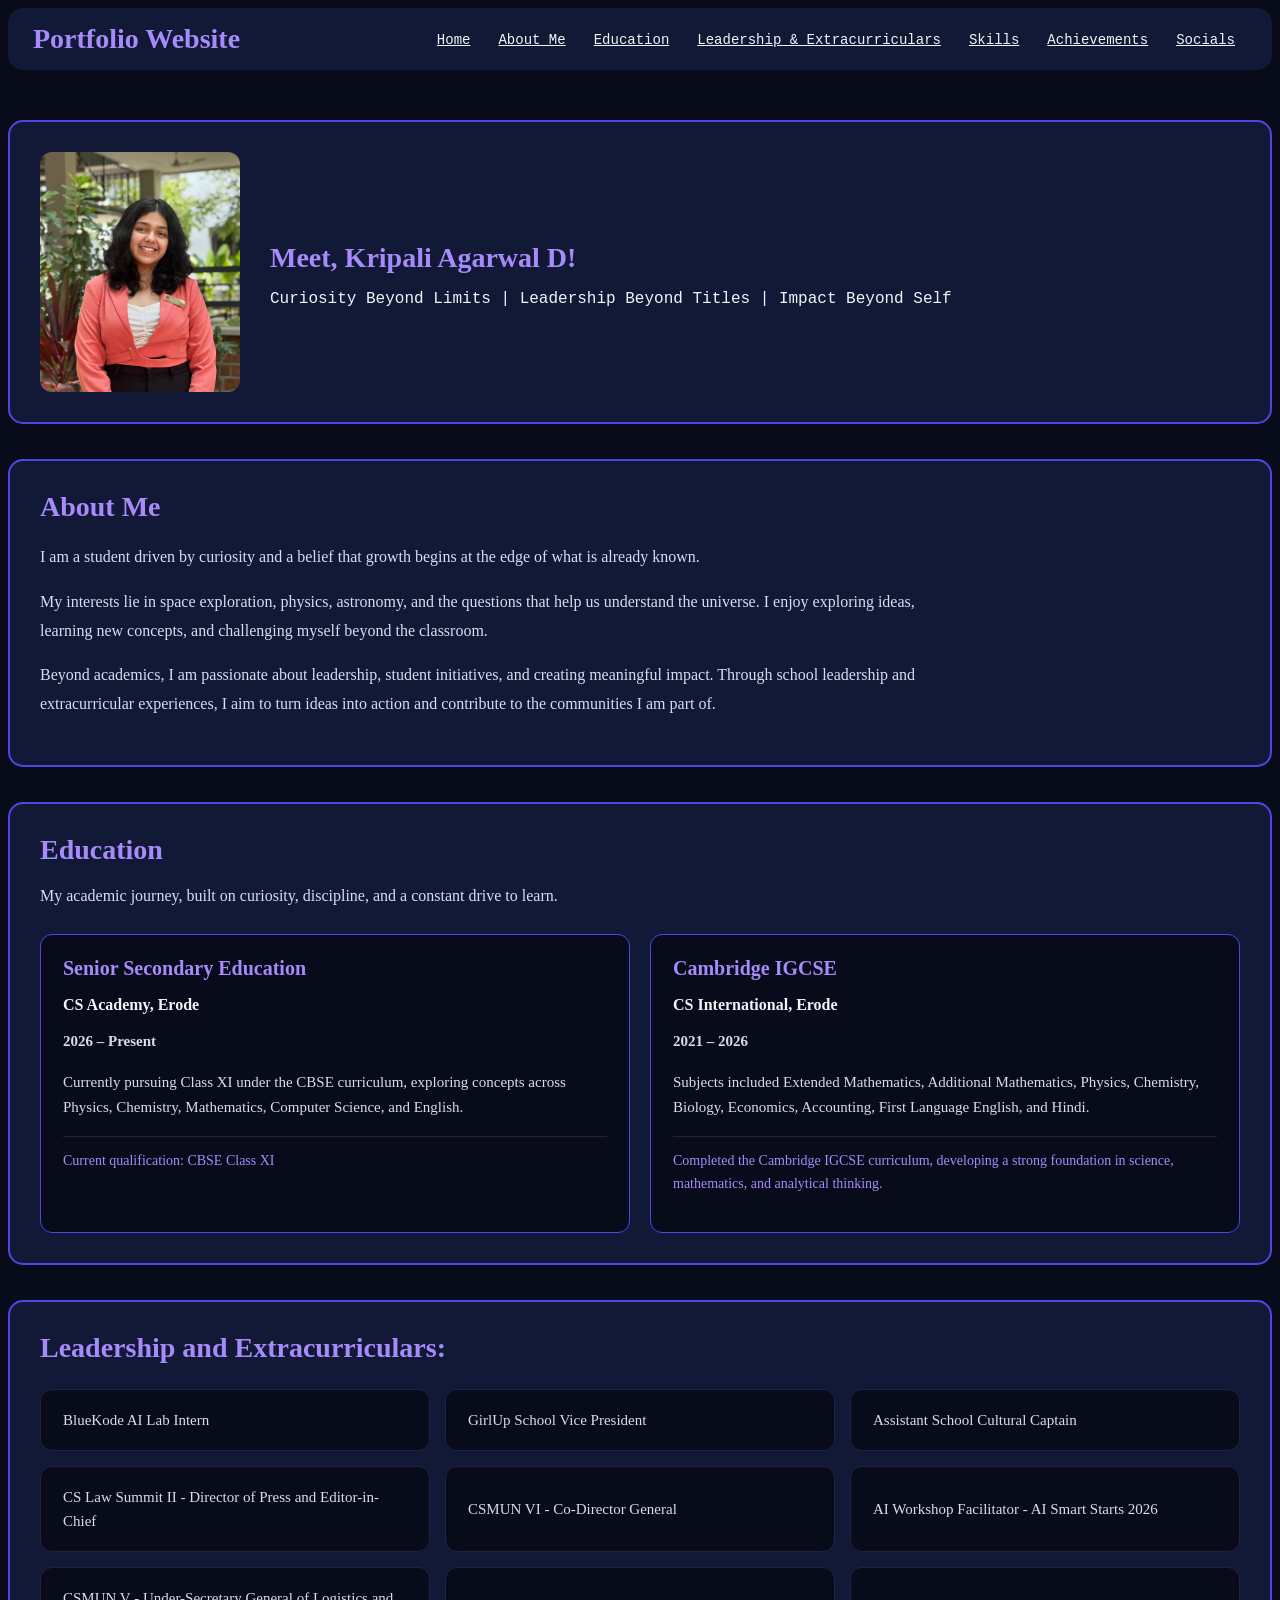
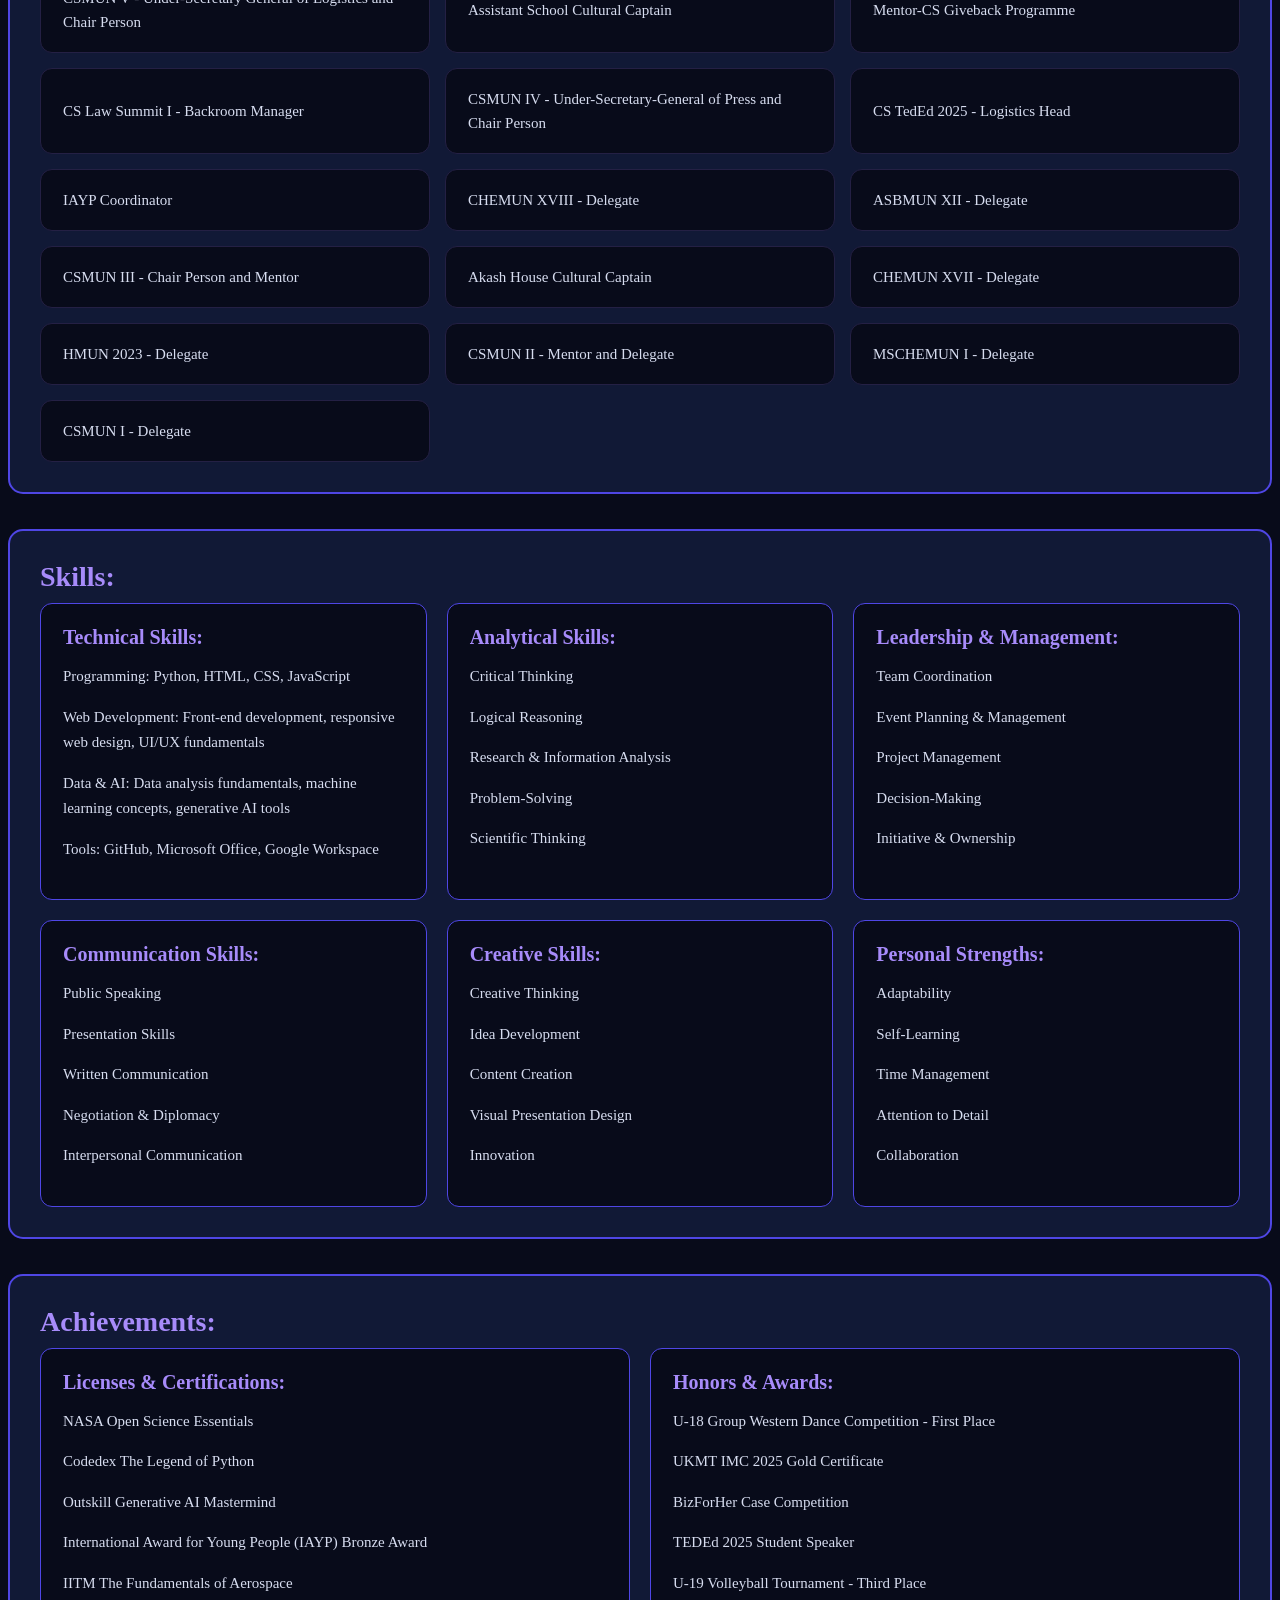
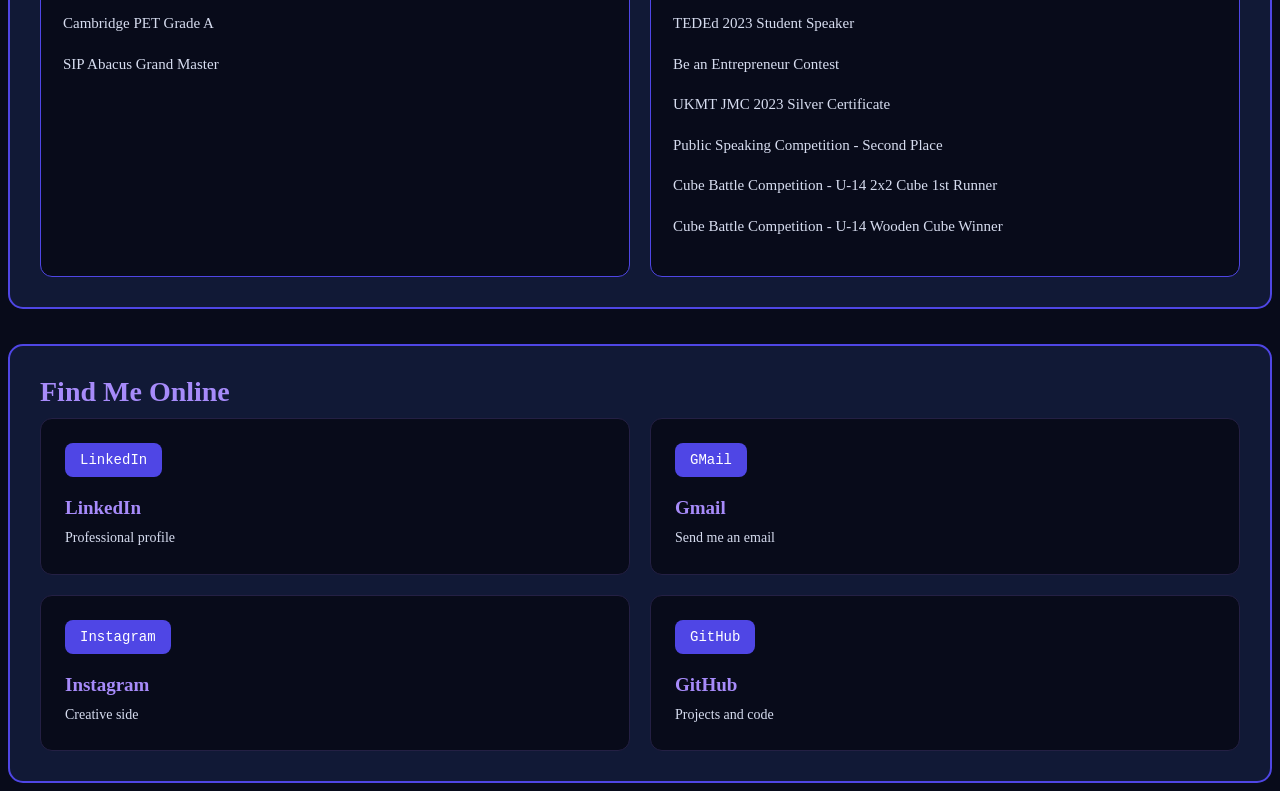
==== index.html @ b49c3b2f "Student Portfolio" ====
<!DOCTYPE html>
<html lang="en">
<head>
    <meta charset="UTF-8">
    <meta name="viewport" content="width=device-width, initial-scale=1.0">
    <title>Portfolio Website - Kripali Agarwal D</title>
    <link rel="stylesheet" href="style.css">
</head>

<nav>
    <h1 class="logo">Portfolio Website</h1>

    <div class="new-links">
        <a href="#Home">Home</a>
        <a href="#About-Me">About Me</a>
        <a href="#Education">Education</a>
        <a href="#Leadership-and-Extracurriculars">Leadership & Extracurriculars</a>
        <a href="#Skills">Skills</a>
        <a href="#Achievements">Achievements</a>
        <a href="#Socials">Socials</a>
    </div>
</nav>

<body>

<section id="Home">
    <img src="ProfilePicture.jpeg" alt="Kripali Agarwal D" class="profile-photo">
    <div class="home-text">
        <h1>Meet, Kripali Agarwal D!</h1>
        <h2>Curiosity Beyond Limits | Leadership Beyond Titles | Impact Beyond Self</h2>
    </div>
</section>


<section id="About-Me">
    <h1>About Me</h1>

    <div class="about-content">
        <p>
            I am a student driven by curiosity and a belief that
            growth begins at the edge of what is already known.
        </p>

        <p>
            My interests lie in space exploration, physics,
            astronomy, and the questions that help us understand
            the universe. I enjoy exploring ideas, learning new
            concepts, and challenging myself beyond the classroom.
        </p>

        <p>
            Beyond academics, I am passionate about leadership,
            student initiatives, and creating meaningful impact.
            Through school leadership and extracurricular
            experiences, I aim to turn ideas into action and
            contribute to the communities I am part of.
        </p>
    </div>
</section>


<section id="Education">
    <h1>Education</h1>

    <p class="education-intro">
        My academic journey, built on curiosity, discipline,
        and a constant drive to learn.
    </p>

    <div class="education-container">

        <div class="education-card">
            <h2>Senior Secondary Education</h2>
            <h3>CS Academy, Erode</h3>
            <p class="education-date">2026 – Present</p>
            <p>
                Currently pursuing Class XI under the CBSE
                curriculum, exploring concepts across Physics,
                Chemistry, Mathematics, Computer Science, and English.
            </p>
            <p class="education-highlight">
                Current qualification: CBSE Class XI
            </p>
        </div>

        <div class="education-card">
            <h2>Cambridge IGCSE</h2>
            <h3>CS International, Erode</h3>
            <p class="education-date">2021 – 2026</p>
            <p>
                Subjects included Extended Mathematics, Additional Mathematics, Physics,
                Chemistry, Biology, Economics, Accounting, First Language English, and Hindi.
            </p>
            <p class="education-highlight">
                Completed the Cambridge IGCSE curriculum,
                developing a strong foundation in science,
                mathematics, and analytical thinking.
            </p>
        </div>

    </div>
</section>

<section id="Leadership-and-Extracurriculars">
    <h1>Leadership and Extracurriculars:</h1>
<ul class="leadership-list">
    <li>BlueKode AI Lab Intern</li>
    <li>GirlUp School Vice President</li>
    <li>Assistant School Cultural Captain</li>
    <li>CS Law Summit II - Director of Press and Editor-in-Chief</li>
    <li>CSMUN VI - Co-Director General</li>
    <li>AI Workshop Facilitator - AI Smart Starts 2026</li>
    <li>CSMUN V - Under-Secretary General of Logistics and Chair Person</li>
    <li>Assistant School Cultural Captain</li>
    <li>Mentor-CS Giveback Programme</li>
    <li>CS Law Summit I - Backroom Manager</li>
    <li>CSMUN IV - Under-Secretary-General of Press and Chair Person</li>
    <li>CS TedEd 2025 - Logistics Head</li>
    <li>IAYP Coordinator</li>
    <li>CHEMUN XVIII - Delegate</li>
    <li>ASBMUN XII - Delegate</li>
    <li>CSMUN III - Chair Person and Mentor</li>
    <li>Akash House Cultural Captain</li>
    <li>CHEMUN XVII - Delegate</li>
    <li>HMUN 2023 - Delegate</li>
    <li>CSMUN II - Mentor and Delegate</li>
    <li>MSCHEMUN I - Delegate</li>
    <li>CSMUN I - Delegate</li>
</ul>    
</section>

<section id="Skills">
    <h1>Skills:</h1>
    <div class="skills-container">
        <div class="skills-card">
            <h2>Technical Skills:</h2>
            <p>Programming: Python, HTML, CSS, JavaScript</p>
            <p>Web Development: Front-end development, responsive web design, UI/UX fundamentals</p>
            <p>Data & AI: Data analysis fundamentals, machine learning concepts, generative AI tools</p>
            <p>Tools: GitHub, Microsoft Office, Google Workspace</p>
        </div>

        <div class="skills-card">
            <h2>Analytical Skills:</h2>
            <p>Critical Thinking</p>
            <p>Logical Reasoning</p>
            <p>Research & Information Analysis</p>
            <p>Problem-Solving</p>
            <p>Scientific Thinking</p>
        </div>

        <div class="skills-card">
            <h2>Leadership & Management:</h2>
            <p>Team Coordination</p>
            <p>Event Planning & Management</p>
            <p>Project Management</p>
            <p>Decision-Making</p>
            <p>Initiative & Ownership</p>
        </div>

        <div class="skills-card">
            <h2>Communication Skills:</h2>
            <p>Public Speaking</p>
            <p>Presentation Skills</p>
            <p>Written Communication</p>
            <p>Negotiation & Diplomacy</p>
            <p>Interpersonal Communication</p>
        </div>
        
        <div class="skills-card">
            <h2>Creative Skills:</h2>
            <p>Creative Thinking</p>
            <p>Idea Development</p>
            <p>Content Creation</p>
            <p>Visual Presentation Design</p>
            <p>Innovation</p>
        </div>

        <div class="skills-card">
            <h2>Personal Strengths:</h2>
            <p>Adaptability</p>
            <p>Self-Learning</p>
            <p>Time Management</p>
            <p>Attention to Detail</p>
            <p>Collaboration</p>
        </div>

    </div>
</section>

<section id="Achievements">
    <h1>Achievements:</h1>
    <div class="achieve-container">
        <div class="achieve-card">
            <h2>Licenses & Certifications:</h2>
            <p>NASA Open Science Essentials</p>
            <p>Codedex The Legend of Python</p>
            <p>Outskill Generative AI Mastermind</p>
            <p>International Award for Young People (IAYP) Bronze Award</p>
            <p>IITM The Fundamentals of Aerospace</p>
            <p>Cambridge PET Grade A</p>
            <p>SIP Abacus Grand Master</p>
        </div>

        <div class="achieve-card">
            <h2>Honors & Awards:</h2>
            <p>U-18 Group Western Dance Competition - First Place</p>
            <p>UKMT IMC 2025 Gold Certificate</p>
            <p>BizForHer Case Competition</p>
            <p>TEDEd 2025 Student Speaker</p>
            <p>U-19 Volleyball Tournament - Third Place</p>
            <p>TEDEd 2023 Student Speaker</p>
            <p>Be an Entrepreneur Contest</p>
            <p>UKMT JMC 2023 Silver Certificate</p>
            <p>Public Speaking Competition - Second Place</p>
            <p>Cube Battle Competition - U-14 2x2 Cube 1st Runner</p>
            <p>Cube Battle Competition - U-14 Wooden Cube Winner</p>
        </div>

    </div>
</section>

<section id="Socials">
    <h1>Find Me Online</h1>
    <div class="socials-container">
        <div class="socials-card">
            <a href="https://www.linkedin.com/in/kripali-agarwal-d/"><button>LinkedIn</button></a>
            <h2>LinkedIn</h2>
            <p>Professional profile</p>
        </div>

        <div class="socials-card">
            <a href="tokripali@gmail.com"><button>GMail</button></a>
            <h2>Gmail</h2>
            <p>Send me an email</p>
        </div>

        <div class="socials-card">
            <a href="https://www.instagram.com/kripali_agarwal_?exln=MWNzYXhwdHA3Nm5weg=="><button>Instagram</button></a>
            <h2>Instagram</h2>
            <p>Creative side</p>
        </div>
    
        <div class="socials-card">
            <a href="https://github.com/kripali-agarwal"><button>GitHub</button></a>
            <h2>GitHub</h2>
            <p>Projects and code</p>
        </div>
    
    </div>
</section>

</body>
</html>
---- style.css ----
body {
    background-color: #080B1A;
    background-image: url("Dreamy Indigo Nebula Starfield.png");
    color: #F1F5F9;
    font-family: Georgia, serif;
}

nav {
    display: flex;
    justify-content: space-between;
    align-items: center;
    gap: 20px;

    background-color: #111936;
    padding: 15px 25px;
    border-radius: 15px;
    font-family: Georgia;
}

.logo {
    color: #A78BFA;
    font-size: 28px;
    margin: 0;
    white-space: nowrap;
}

.nav-links {
    display: flex;
    align-items: center;
    gap: 10px;
}

nav a {
    background-color: transparent;
    color: #F1F5F9;
    border: none;
    padding: 10px 12px;
    border-radius: 8px;
    font-size: 14px;
    cursor: pointer;
    font-family:'Courier New', Courier, monospace;
}

#Home {
    background-color: #111936;
    color: #F1F5F9;
    border: 2px solid #4F46E5;
    border-radius: 15px;
    padding: 30px;
    margin-top: 50px;

    display: flex;
    align-items: center;
    gap: 30px;
}

.profile-photo {
    width: 200px;
    height: 240px;
    object-fit: cover;
    border-radius: 12px;
}

.home-text {
    flex: 1;
}

.home-text h1 {
    font-size: 28px;
    margin-bottom: 12px;
    color:#A78BFA;
}

.home-text h2 {
    font-size: 16px;
    font-weight: normal;
    line-height: 1.6;
    font-family: 'Courier New', Courier, monospace;
}

#About-Me {
    background-color: #111936;
    color: #F1F5F9;
    border: 2px solid #4F46E5;
    border-radius: 15px;
    padding: 30px;
    margin-top: 35px;
}

#About-Me h1 {
    color: #A78BFA;
    font-size: 28px;
    margin-top: 0;
    margin-bottom: 20px;
}

.about-content {
    max-width: 900px;
}

.about-content p {
    font-size: 16px;
    line-height: 1.8;
    margin-bottom: 16px;
    color: #D7DDF0;
}


#Education {
    background-color: #111936;
    color: #F1F5F9;
    border: 2px solid #4F46E5;
    border-radius: 15px;
    padding: 30px;
    margin-top: 35px;
}

#Education > h1 {
    color: #A78BFA;
    font-size: 28px;
    margin-top: 0;
    margin-bottom: 10px;
}

.education-intro {
    color: #D7DDF0;
    font-size: 16px;
    line-height: 1.7;
    margin-bottom: 25px;
}

.education-container {
    display: flex;
    gap: 20px;
    flex-wrap: wrap;
}

.education-card {
    background-color: #080B1A;
    border: 1px solid #4F46E5;
    border-radius: 12px;
    padding: 22px;
    flex: 1;
    min-width: 250px;
}

.education-card h2 {
    color: #A78BFA;
    font-size: 20px;
    margin-top: 0;
    margin-bottom: 10px;
}

.education-card h3 {
    color: #F1F5F9;
    font-size: 16px;
    margin-bottom: 8px;
}

.education-date {
    color: #A78BFA;
    font-size: 14px;
    font-weight: bold;
}

.education-card p {
    font-size: 15px;
    line-height: 1.7;
    color: #D7DDF0;
}

.education-card .education-highlight {
    border-top: 1px solid #242044;
    padding-top: 12px;
    color: #A78BFA;
    font-size: 14px;
}

#Leadership-and-Extracurriculars {
    background-color: #111936;
    color: #F1F5F9;
    border: 2px solid #4F46E5;
    border-radius: 15px;
    padding: 30px;
    margin-top: 35px;
}

#Leadership-and-Extracurriculars > h1 {
    color: #A78BFA;
    font-size: 28px;
    margin-top: 0;
    margin-bottom: 25px;
}

.leadership-list {
    list-style: none;
    padding: 0;
    margin: 0;

    display: grid;
    grid-template-columns: repeat(3, minmax(0, 1fr));
    gap: 15px;
}

.leadership-list li {
    background-color: #080B1A;
    color: #D7DDF0;
    border: 1px solid #242044;
    border-radius: 12px;
    padding: 18px 22px;
    font-size: 15px;
    line-height: 1.6;

    display: flex;
    align-items: center;

    transition: border-color 0.3s;
}

#Skills {
    background-color: #111936;
    color: #F1F5F9;
    border: 2px solid #4F46E5;
    border-radius: 15px;
    padding: 30px;
    margin-top: 35px;
}

#Skills > h1 {
    color: #A78BFA;
    font-size: 28px;
    margin-top: 0;
    margin-bottom: 10px;
}

.skills-container {
    display: flex;
    gap: 20px;
    flex-wrap: wrap;
}

.skills-card {
    background-color: #080B1A;
    border: 1px solid #4F46E5;
    border-radius: 12px;
    padding: 22px;
    flex: 1;
    min-width: 250px;
}

#Skills h2 {
    color: #A78BFA;
    font-size: 20px;
    margin-top: 0;
    margin-bottom: 10px;
}

.skills-card p {
    font-size: 15px;
    line-height: 1.7;
    color: #D7DDF0;
}

#Achievements {
    background-color: #111936;
    color: #F1F5F9;
    border: 2px solid #4F46E5;
    border-radius: 15px;
    padding: 30px;
    margin-top: 35px;
}

#Achievements > h1 {
    color: #A78BFA;
    font-size: 28px;
    margin-top: 0;
    margin-bottom: 10px;
}

.achieve-container {
    display: flex;
    gap: 20px;
    flex-wrap: wrap;
}

.achieve-card {
    background-color: #080B1A;
    border: 1px solid #4F46E5;
    border-radius: 12px;
    padding: 22px;
    flex: 1;
    min-width: 250px;
}

#Achievements h2 {
    color: #A78BFA;
    font-size: 20px;
    margin-top: 0;
    margin-bottom: 10px;
}

.achieve-card p {
    font-size: 15px;
    line-height: 1.7;
    color: #D7DDF0;
}

#Socials {
    background-color: #111936;
    color: #F1F5F9;
    border: 2px solid #4F46E5;
    border-radius: 15px;
    padding: 30px;
    margin-top: 35px;
}

#Socials > h1 {
    color: #A78BFA;
    font-size: 28px;
    margin-top: 0;
    margin-bottom: 10px;
}

.socials-container {
    display: grid;
    grid-template-columns: repeat(2, minmax(0, 1fr));
    gap: 20px;
}

.socials-card {
    background-color: #080B1A;
    border: 1px solid #242044;
    border-radius: 12px;
    padding: 24px;
    transition: border-color 0.3s, transform 0.3s;
}

.socials-card a {
    text-decoration: none;
}

.socials-card button {
    background-color: #4F46E5;
    color: #FFFFFF;
    border: none;
    border-radius: 8px;
    padding: 9px 15px;
    font-size: 14px;
    cursor: pointer;
    margin-bottom: 12px;
    font-family:'Courier New', Courier, monospace
}

.socials-card h2 {
    color: #A78BFA;
    font-size: 19px;
    margin: 8px 0;
}

.socials-card p {
    color: #D7DDF0;
    font-size: 14px;
    line-height: 1.6;
    margin: 0;
}

@media (max-width: 600px) {
    .socials-container {
        grid-template-columns: 1fr;
    }
}
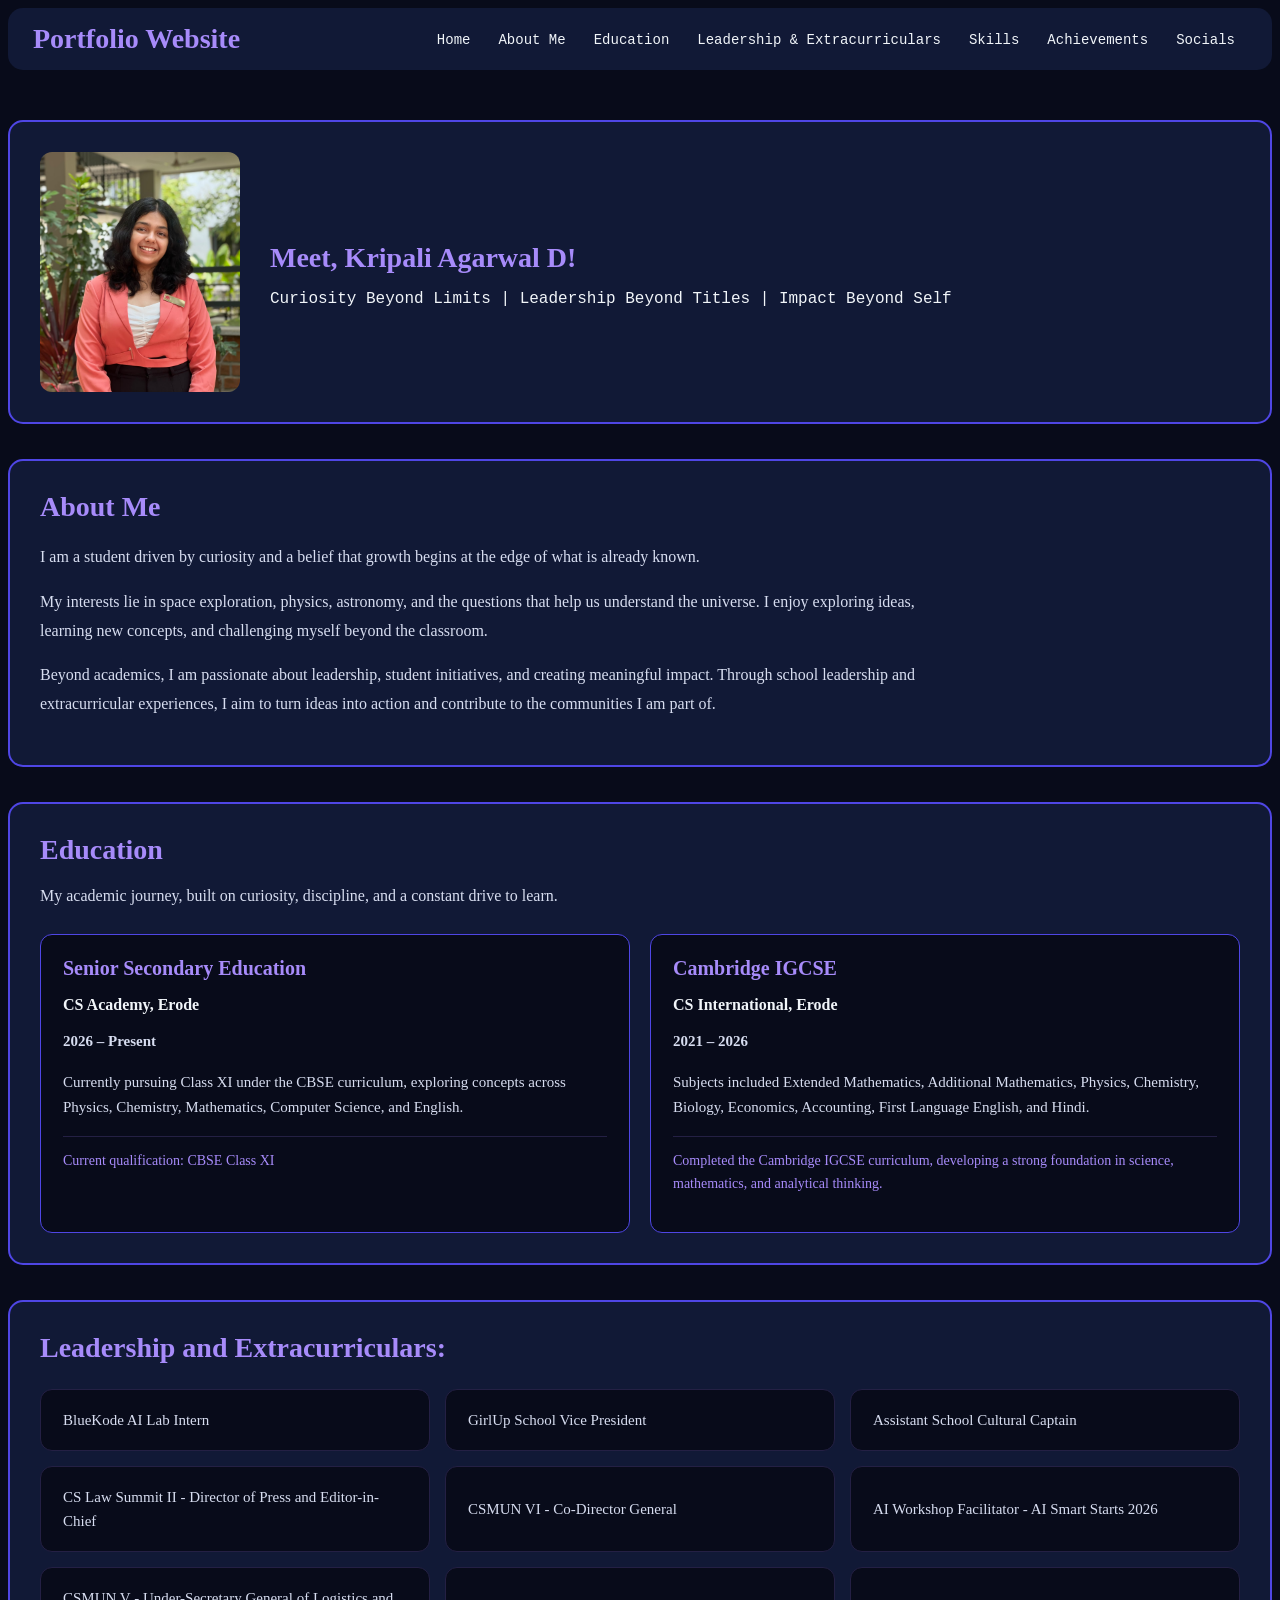
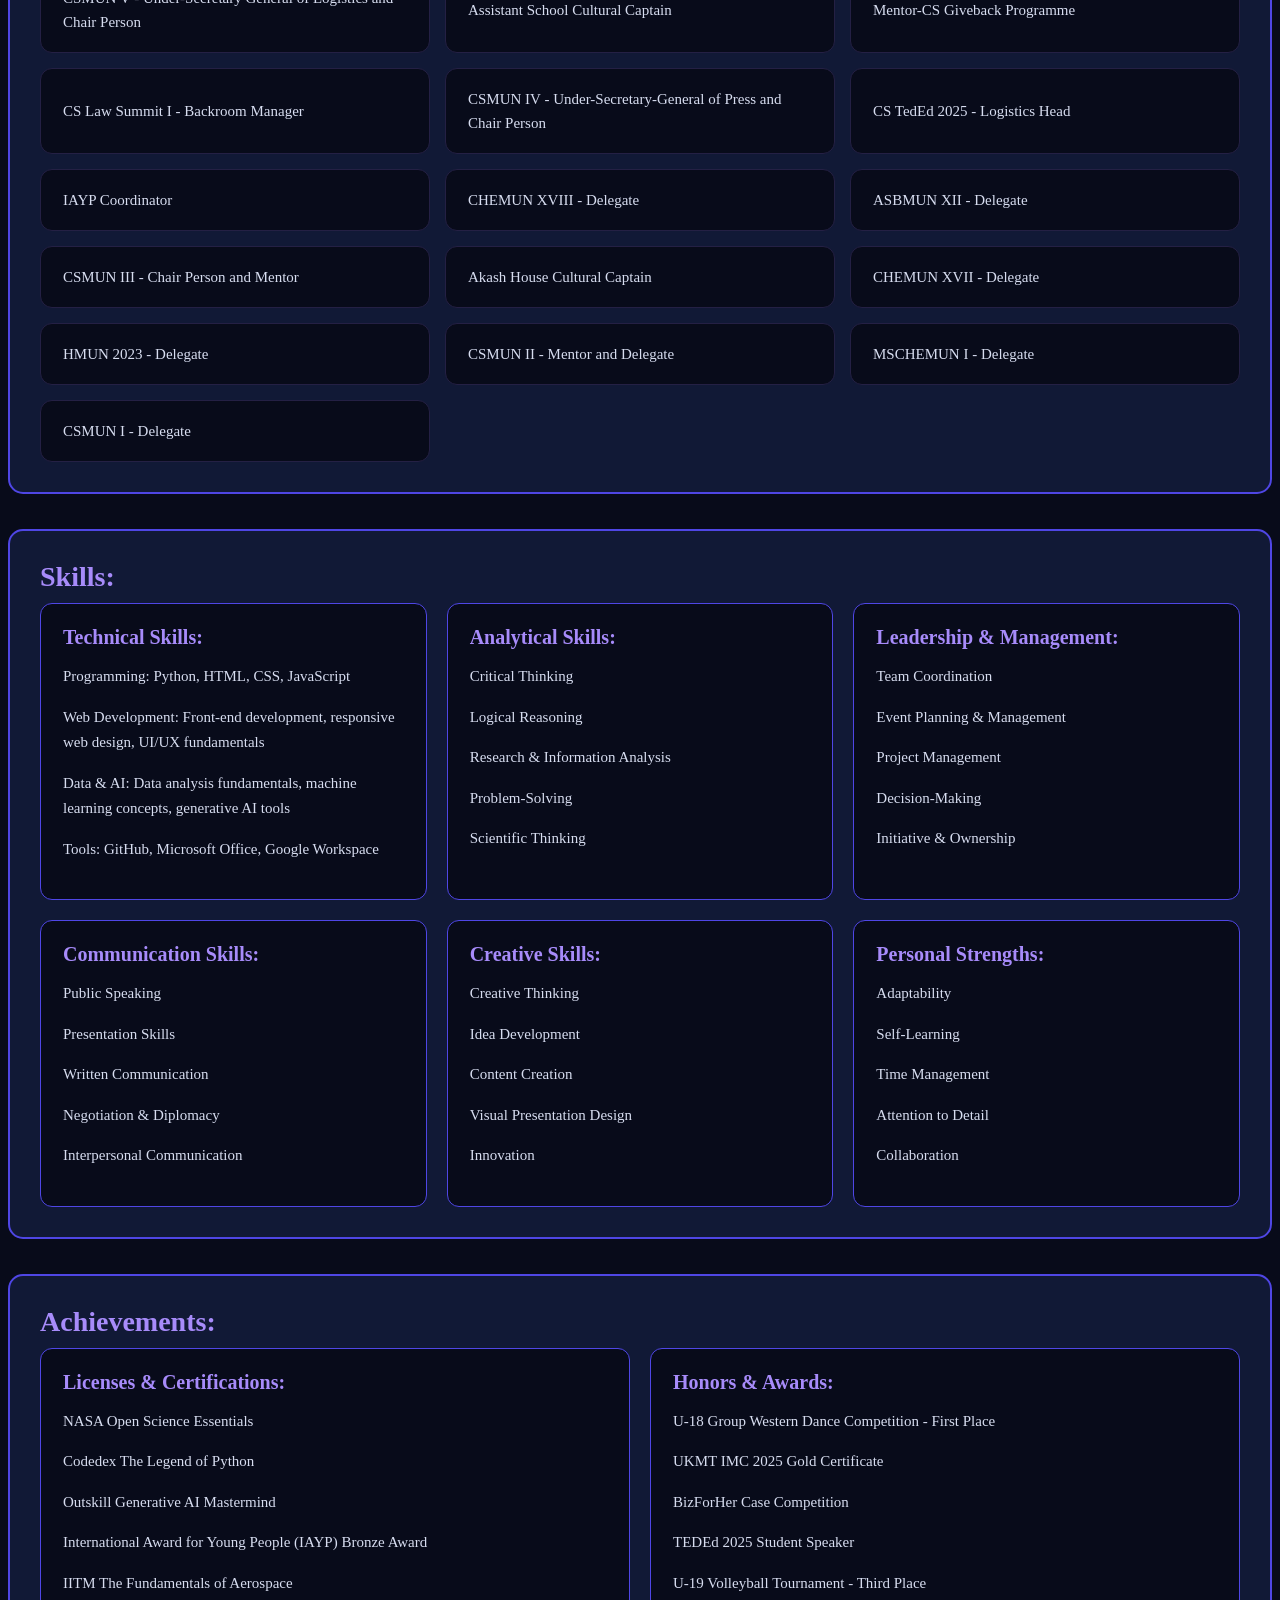
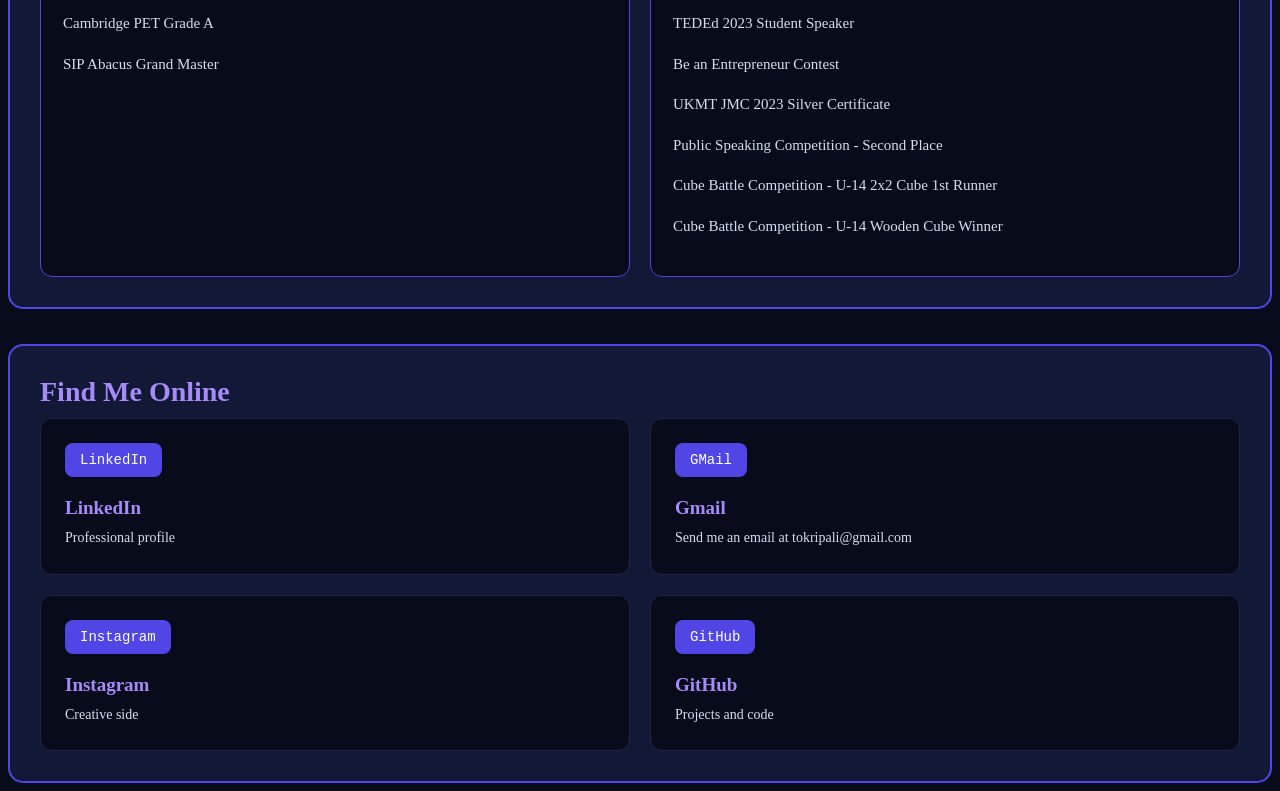
==== commit baf57f3c: "Updates" ====
--- a/index.html
+++ b/index.html
@@ -230,9 +230,9 @@
         </div>
 
         <div class="socials-card">
-            <a href="tokripali@gmail.com"><button>GMail</button></a>
+            <a href="www.gmail.com"><button>GMail</button></a>
             <h2>Gmail</h2>
-            <p>Send me an email</p>
+            <p>Send me an email at tokripali@gmail.com</p>
         </div>
 
         <div class="socials-card">
--- a/style.css
+++ b/style.css
@@ -15,6 +15,7 @@
     padding: 15px 25px;
     border-radius: 15px;
     font-family: Georgia;
+
 }
 
 .logo {
@@ -369,3 +370,7 @@
         grid-template-columns: 1fr;
     }
 }
+
+a {
+    text-decoration: none;
+}
